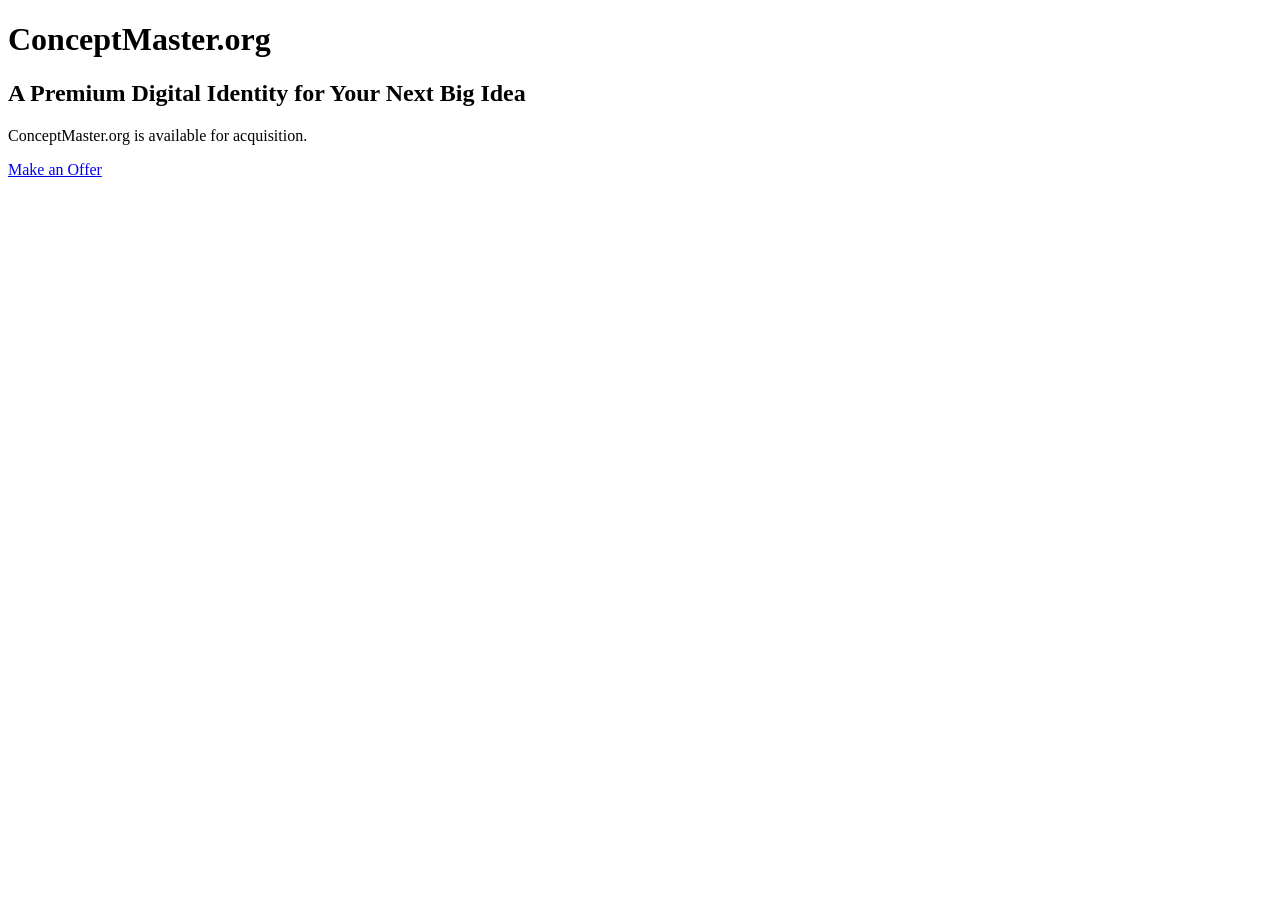
==== index.html @ 09b3884e "First Page of conceptmaster.org" ====
<!DOCTYPE html>
<html>
<head>
    <title>ConceptMaster.org</title>
</head>
<body>

    <h1>ConceptMaster.org</h1>

    <h2>A Premium Digital Identity for Your Next Big Idea</h2>

    <p>
        ConceptMaster.org is available for acquisition.
    </p>

    <a href="mailto:YOUR_EMAIL@example.com">
        Make an Offer
    </a>

</body>
</html>
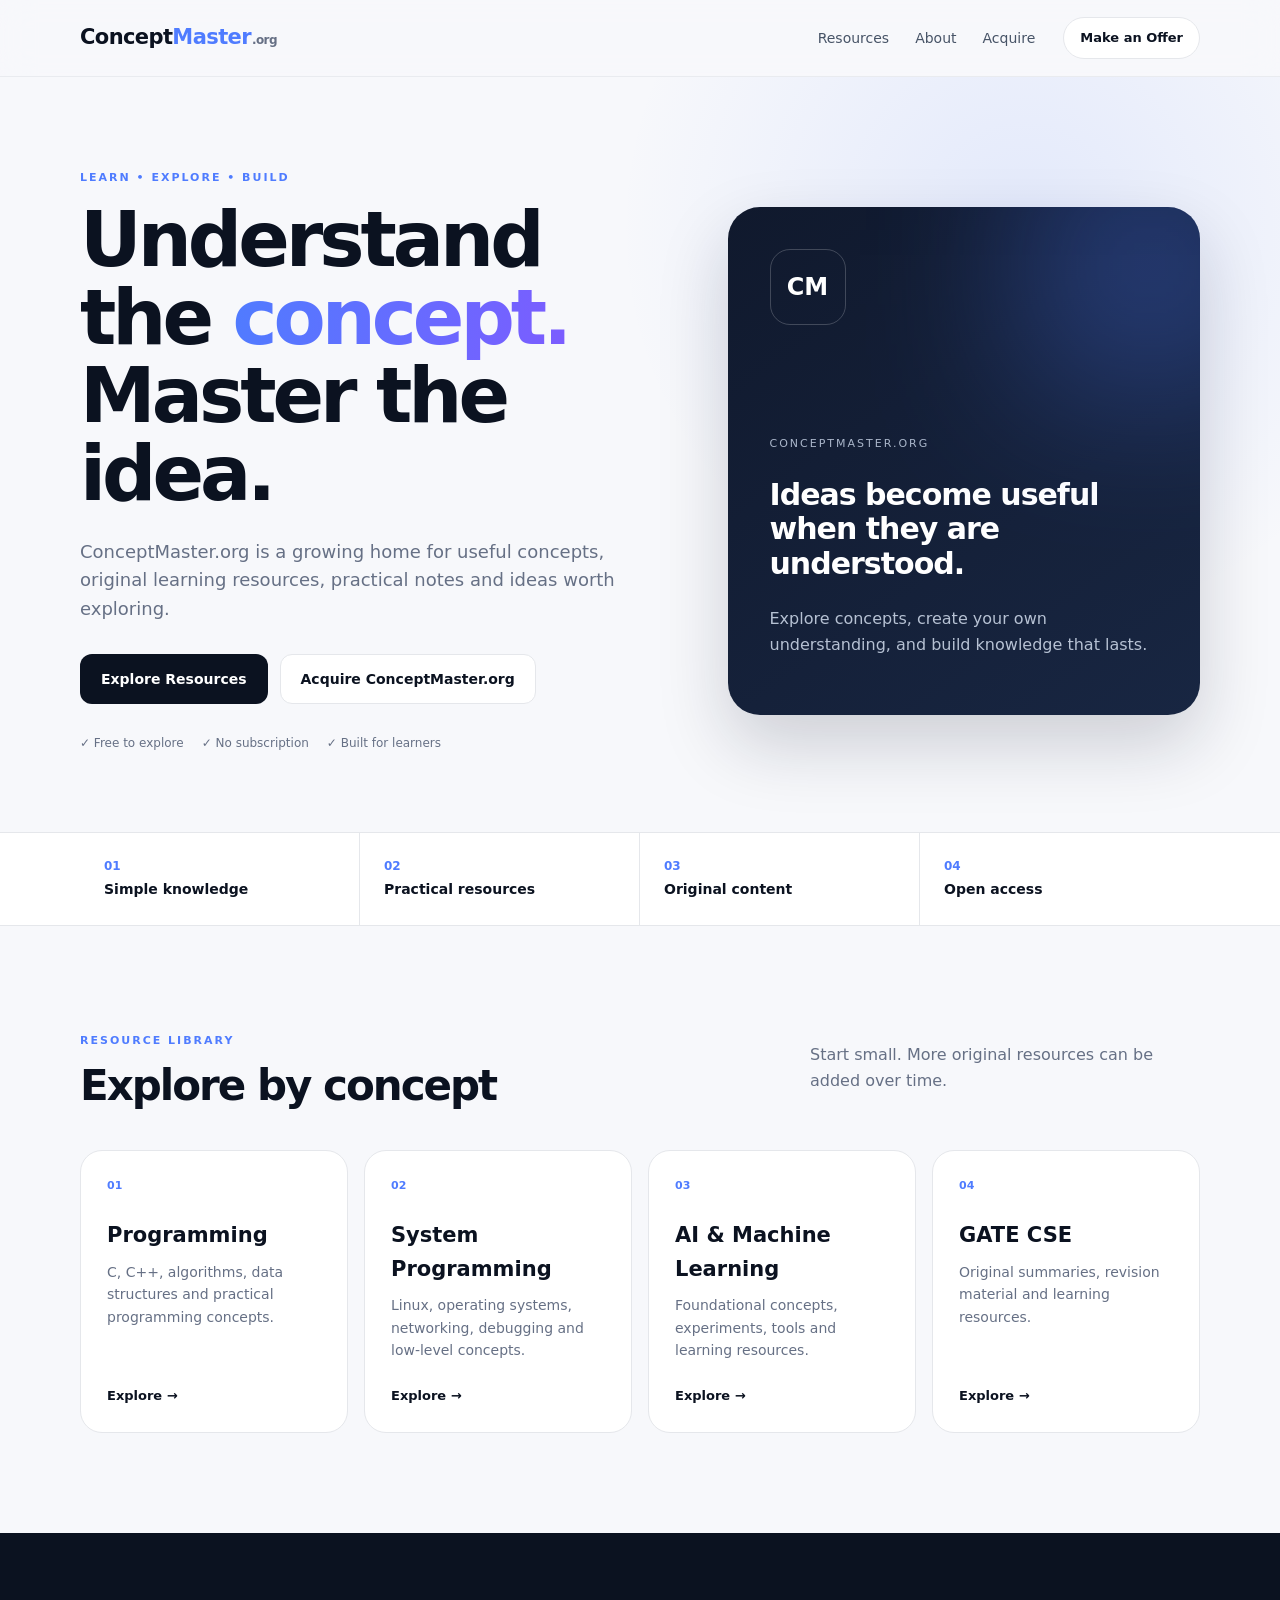
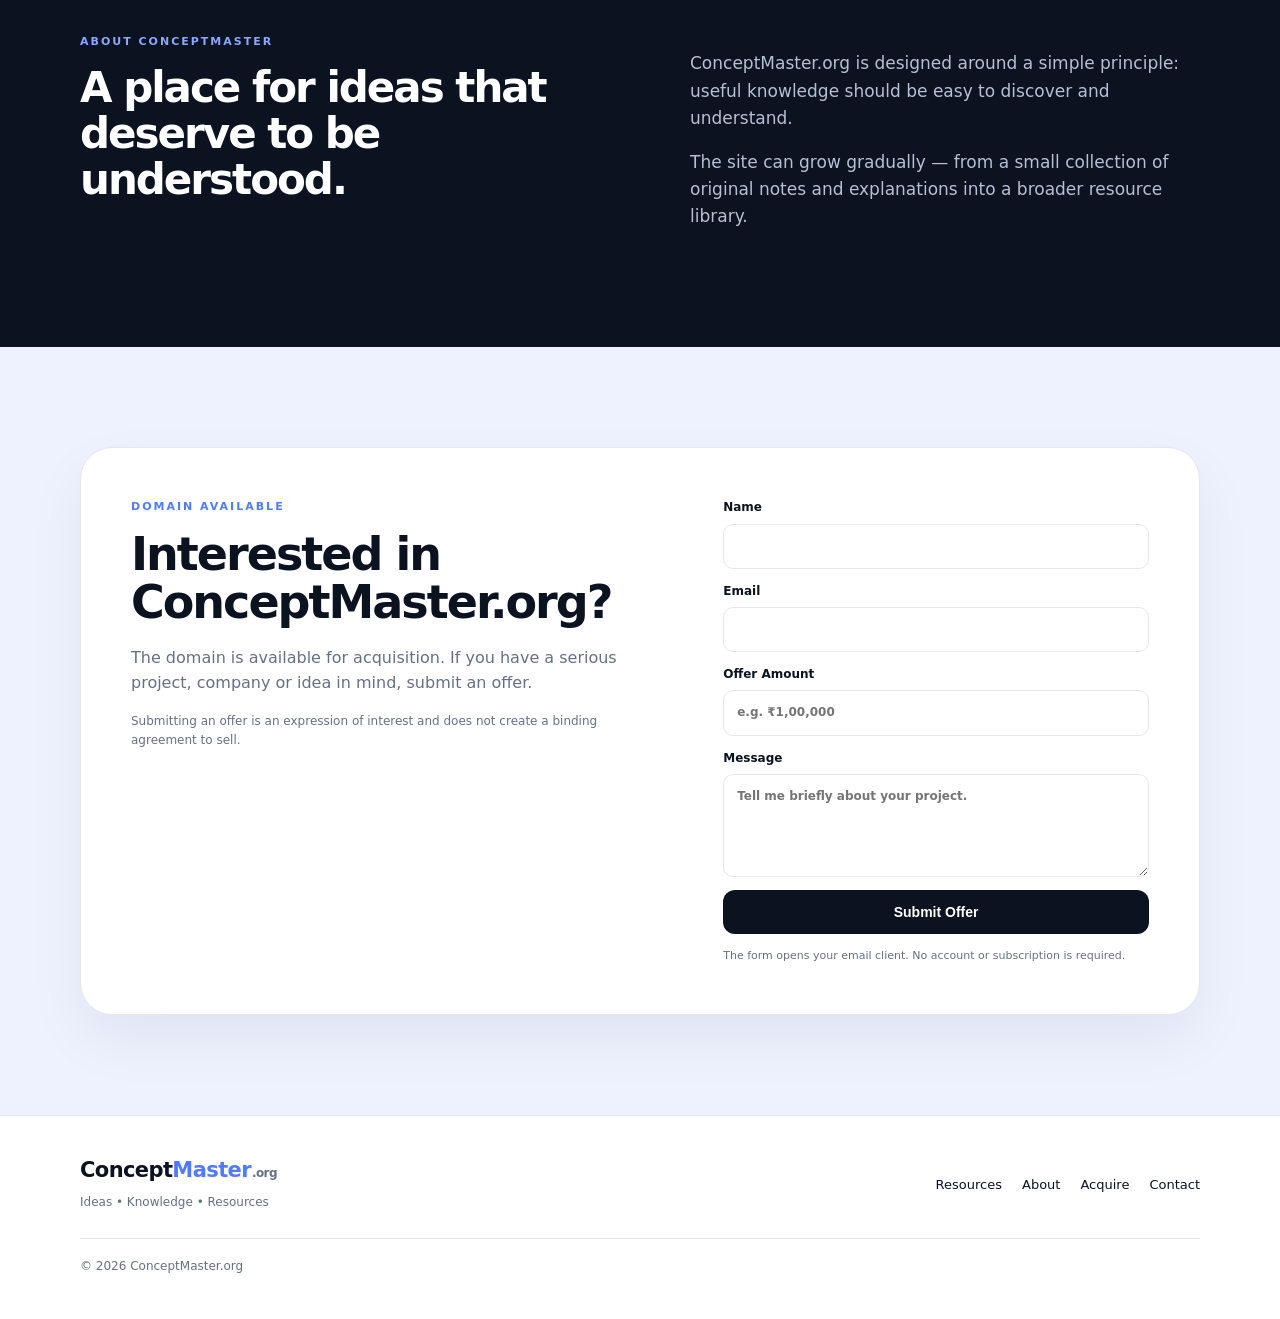
==== commit e61756c2: "Second commit for conceptmaster.or" ====
--- a/index.html
+++ b/index.html
@@ -1,21 +1,135 @@
-<!DOCTYPE html>
-<html>
+<!doctype html>
+<html lang="en">
 <head>
-    <title>ConceptMaster.org</title>
+  <meta charset="utf-8">
+  <meta name="viewport" content="width=device-width, initial-scale=1">
+  <title>ConceptMaster.org — Ideas, Knowledge & Resources</title>
+  <meta name="description" content="ConceptMaster.org — a growing collection of useful learning resources, concepts, notes and ideas. The domain is also available for acquisition.">
+  <meta name="theme-color" content="#0b1220">
+  <meta property="og:title" content="ConceptMaster.org">
+  <meta property="og:description" content="Ideas, knowledge and useful resources — built around concepts that matter.">
+  <meta property="og:type" content="website">
+  <meta property="og:url" content="https://conceptmaster.org/">
+  <link rel="icon" href="assets/favicon.svg" type="image/svg+xml">
+  <link rel="stylesheet" href="css/style.css">
 </head>
 <body>
+<header class="site-header">
+  <div class="container nav">
+    <a class="brand" href="#top">Concept<span>Master</span><small>.org</small></a>
+    <nav>
+      <a href="#resources">Resources</a>
+      <a href="#about">About</a>
+      <a href="#acquire">Acquire</a>
+    </nav>
+    <a class="nav-cta" href="#acquire">Make an Offer</a>
+    <button class="menu" aria-label="Open menu" aria-expanded="false">☰</button>
+  </div>
+</header>
 
-    <h1>ConceptMaster.org</h1>
+<main id="top">
+  <section class="hero">
+    <div class="container hero-grid">
+      <div>
+        <div class="eyebrow">LEARN • EXPLORE • BUILD</div>
+        <h1>Understand the <span>concept.</span> Master the idea.</h1>
+        <p class="hero-copy">ConceptMaster.org is a growing home for useful concepts, original learning resources, practical notes and ideas worth exploring.</p>
+        <div class="actions">
+          <a class="button primary" href="#resources">Explore Resources</a>
+          <a class="button secondary" href="#acquire">Acquire ConceptMaster.org</a>
+        </div>
+        <div class="trust-line"><span>✓ Free to explore</span><span>✓ No subscription</span><span>✓ Built for learners</span></div>
+      </div>
+      <div class="hero-card">
+        <div class="card-glow"></div>
+        <div class="concept-mark">CM</div>
+        <div class="hero-card-label">CONCEPTMASTER.ORG</div>
+        <h2>Ideas become useful when they are understood.</h2>
+        <p>Explore concepts, create your own understanding, and build knowledge that lasts.</p>
+      </div>
+    </div>
+  </section>
 
-    <h2>A Premium Digital Identity for Your Next Big Idea</h2>
+  <section class="stats">
+    <div class="container stat-grid">
+      <div><strong>01</strong><span>Simple knowledge</span></div>
+      <div><strong>02</strong><span>Practical resources</span></div>
+      <div><strong>03</strong><span>Original content</span></div>
+      <div><strong>04</strong><span>Open access</span></div>
+    </div>
+  </section>
 
-    <p>
-        ConceptMaster.org is available for acquisition.
-    </p>
+  <section id="resources" class="section">
+    <div class="container">
+      <div class="section-heading">
+        <div>
+          <div class="eyebrow">RESOURCE LIBRARY</div>
+          <h2>Explore by concept</h2>
+        </div>
+        <p>Start small. More original resources can be added over time.</p>
+      </div>
+      <div class="resource-grid">
+        <a class="resource-card" href="resources/programming.html">
+          <div class="icon">01</div><h3>Programming</h3>
+          <p>C, C++, algorithms, data structures and practical programming concepts.</p><span>Explore →</span>
+        </a>
+        <a class="resource-card" href="resources/system-programming.html">
+          <div class="icon">02</div><h3>System Programming</h3>
+          <p>Linux, operating systems, networking, debugging and low-level concepts.</p><span>Explore →</span>
+        </a>
+        <a class="resource-card" href="resources/ai.html">
+          <div class="icon">03</div><h3>AI & Machine Learning</h3>
+          <p>Foundational concepts, experiments, tools and learning resources.</p><span>Explore →</span>
+        </a>
+        <a class="resource-card" href="resources/gate-cse.html">
+          <div class="icon">04</div><h3>GATE CSE</h3>
+          <p>Original summaries, revision material and learning resources.</p><span>Explore →</span>
+        </a>
+      </div>
+    </div>
+  </section>
 
-    <a href="mailto:YOUR_EMAIL@example.com">
-        Make an Offer
-    </a>
+  <section id="about" class="section dark-section">
+    <div class="container two-col">
+      <div>
+        <div class="eyebrow">ABOUT CONCEPTMASTER</div>
+        <h2>A place for ideas that deserve to be understood.</h2>
+      </div>
+      <div class="about-copy">
+        <p>ConceptMaster.org is designed around a simple principle: useful knowledge should be easy to discover and understand.</p>
+        <p>The site can grow gradually — from a small collection of original notes and explanations into a broader resource library.</p>
+      </div>
+    </div>
+  </section>
 
+  <section id="acquire" class="section acquisition">
+    <div class="container acquisition-box">
+      <div>
+        <div class="eyebrow">DOMAIN AVAILABLE</div>
+        <h2>Interested in ConceptMaster.org?</h2>
+        <p>The domain is available for acquisition. If you have a serious project, company or idea in mind, submit an offer.</p>
+        <p class="small">Submitting an offer is an expression of interest and does not create a binding agreement to sell.</p>
+      </div>
+      <form id="offerForm" class="offer-form">
+        <label>Name<input id="name" name="name" required></label>
+        <label>Email<input id="email" name="email" type="email" required></label>
+        <label>Offer Amount<input id="amount" name="amount" placeholder="e.g. ₹1,00,000"></label>
+        <label>Message<textarea id="message" name="message" rows="4" placeholder="Tell me briefly about your project."></textarea></label>
+        <button class="button primary full" type="submit">Submit Offer</button>
+        <p class="form-note">The form opens your email client. No account or subscription is required.</p>
+      </form>
+    </div>
+  </section>
+</main>
+
+<footer>
+  <div class="container footer">
+    <div><a class="brand" href="#top">Concept<span>Master</span><small>.org</small></a><p>Ideas • Knowledge • Resources</p></div>
+    <div class="footer-links"><a href="#resources">Resources</a><a href="#about">About</a><a href="#acquire">Acquire</a><a href="mailto:YOUR_EMAIL@example.com">Contact</a></div>
+    <p class="copyright">© 2026 ConceptMaster.org</p>
+  </div>
+</footer>
+
+<script src="js/script.js"></script>
 </body>
-</html>+</html>
--- a/css/style.css
+++ b/css/style.css
@@ -0,0 +1,14 @@
+:root{
+  --bg:#f7f8fb;--surface:#fff;--ink:#0b1220;--muted:#667085;--line:#e5e7eb;
+  --accent:#4f7cff;--accent2:#7c5cff;--dark:#0b1220;--radius:22px;
+}
+*{box-sizing:border-box}html{scroll-behavior:smooth}body{margin:0;font-family:Inter,ui-sans-serif,system-ui,-apple-system,BlinkMacSystemFont,"Segoe UI",sans-serif;color:var(--ink);background:var(--bg);line-height:1.6}a{text-decoration:none;color:inherit}
+.container{width:min(1120px,92%);margin:auto}.site-header{position:sticky;top:0;z-index:20;background:rgba(247,248,251,.88);backdrop-filter:blur(16px);border-bottom:1px solid rgba(229,231,235,.75)}
+.nav{height:76px;display:flex;align-items:center;gap:28px}.brand{font-weight:800;font-size:21px;letter-spacing:-.6px}.brand span{color:var(--accent)}.brand small{font-size:12px;color:var(--muted);margin-left:1px}.nav nav{display:flex;gap:26px;margin-left:auto}.nav nav a{font-size:14px;color:#475467}.nav nav a:hover{color:var(--ink)}.nav-cta{padding:10px 16px;border:1px solid var(--line);border-radius:999px;font-size:13px;font-weight:700;background:#fff}.menu{display:none;border:0;background:none;font-size:24px}
+.hero{padding:92px 0 78px;background:radial-gradient(circle at 80% 20%,rgba(79,124,255,.12),transparent 34%),var(--bg)}.hero-grid{display:grid;grid-template-columns:1.1fr .9fr;gap:70px;align-items:center}.eyebrow{font-size:11px;font-weight:800;letter-spacing:2px;color:var(--accent);margin-bottom:14px}.hero h1{font-size:clamp(46px,6vw,76px);line-height:1.03;letter-spacing:-4px;margin:0 0 24px}.hero h1 span{background:linear-gradient(100deg,var(--accent),var(--accent2));-webkit-background-clip:text;background-clip:text;color:transparent}.hero-copy{font-size:18px;color:var(--muted);max-width:650px}.actions{display:flex;flex-wrap:wrap;gap:12px;margin:30px 0}.button{display:inline-flex;align-items:center;justify-content:center;padding:13px 20px;border-radius:12px;font-weight:750;font-size:14px;border:1px solid transparent;cursor:pointer}.primary{background:var(--ink);color:#fff}.primary:hover{transform:translateY(-1px)}.secondary{background:#fff;border-color:var(--line)}.trust-line{display:flex;flex-wrap:wrap;gap:18px;color:#667085;font-size:12px}.hero-card{min-height:420px;border-radius:32px;background:linear-gradient(145deg,#10192d,#182642);color:white;padding:42px;position:relative;overflow:hidden;box-shadow:0 30px 70px rgba(15,23,42,.18)}.card-glow{position:absolute;width:260px;height:260px;background:#4f7cff;filter:blur(80px);opacity:.3;right:-80px;top:-70px}.concept-mark{width:76px;height:76px;border:1px solid rgba(255,255,255,.2);border-radius:20px;display:grid;place-items:center;font-weight:900;font-size:24px;position:relative}.hero-card-label{font-size:11px;letter-spacing:2px;color:#aab6ca;margin-top:110px}.hero-card h2{font-size:30px;line-height:1.15;letter-spacing:-1px;max-width:420px}.hero-card p{color:#b6c1d3;max-width:420px}
+.stats{background:#fff;border-block:1px solid var(--line)}.stat-grid{display:grid;grid-template-columns:repeat(4,1fr)}.stat-grid div{padding:24px;border-right:1px solid var(--line)}.stat-grid div:last-child{border-right:0}.stat-grid strong{display:block;font-size:12px;color:var(--accent)}.stat-grid span{font-weight:650;font-size:14px}
+.section{padding:100px 0}.section-heading{display:flex;justify-content:space-between;gap:30px;align-items:end;margin-bottom:40px}.section h2{font-size:42px;line-height:1.1;letter-spacing:-2px;margin:0}.section-heading p{color:var(--muted);max-width:390px}.resource-grid{display:grid;grid-template-columns:repeat(4,1fr);gap:16px}.resource-card{background:#fff;border:1px solid var(--line);border-radius:var(--radius);padding:26px;min-height:250px;display:flex;flex-direction:column;transition:.2s}.resource-card:hover{transform:translateY(-4px);box-shadow:0 18px 40px rgba(15,23,42,.08)}.resource-card .icon{font-size:11px;font-weight:800;color:var(--accent)}.resource-card h3{font-size:21px;margin:25px 0 8px}.resource-card p{color:var(--muted);font-size:14px;margin:0}.resource-card span{margin-top:auto;padding-top:24px;font-size:13px;font-weight:800}
+.dark-section{background:var(--dark);color:#fff}.two-col{display:grid;grid-template-columns:1fr 1fr;gap:100px}.dark-section .eyebrow{color:#8ca7ff}.about-copy{color:#b5c0d2;font-size:17px}.acquisition{background:#eef2ff}.acquisition-box{background:#fff;border:1px solid var(--line);border-radius:32px;padding:50px;display:grid;grid-template-columns:1fr .8fr;gap:60px;box-shadow:0 25px 60px rgba(15,23,42,.06)}.acquisition h2{font-size:46px;letter-spacing:-2px;line-height:1.05;margin:0 0 18px}.acquisition p{color:var(--muted);max-width:560px}.small{font-size:12px!important}.offer-form{display:grid;gap:13px}.offer-form label{font-size:12px;font-weight:750}.offer-form input,.offer-form textarea{display:block;width:100%;margin-top:6px;border:1px solid var(--line);border-radius:10px;padding:12px 13px;font:inherit;background:#fff}.offer-form input:focus,.offer-form textarea:focus{outline:2px solid rgba(79,124,255,.18);border-color:var(--accent)}.full{width:100%}.form-note{font-size:11px!important;margin:0}
+footer{background:#fff;border-top:1px solid var(--line)}.footer{padding:38px 0;display:grid;grid-template-columns:1fr auto;gap:16px}.footer p{margin:5px 0;color:var(--muted);font-size:12px}.footer-links{display:flex;gap:20px;font-size:13px;align-items:center}.copyright{grid-column:1/-1;border-top:1px solid var(--line);padding-top:18px}
+@media(max-width:850px){.nav nav,.nav-cta{display:none}.menu{display:block;margin-left:auto}.hero-grid,.two-col,.acquisition-box{grid-template-columns:1fr}.hero{padding:65px 0}.hero h1{letter-spacing:-2.5px}.hero-card{min-height:330px}.hero-card-label{margin-top:70px}.resource-grid{grid-template-columns:1fr 1fr}.stat-grid{grid-template-columns:1fr 1fr}.stat-grid div:nth-child(2){border-right:0}.stat-grid div{border-bottom:1px solid var(--line)}.section-heading{display:block}.section h2{font-size:36px}.acquisition-box{padding:30px}.acquisition h2{font-size:38px}}
+@media(max-width:520px){.resource-grid{grid-template-columns:1fr}.hero h1{font-size:45px}.actions .button{width:100%}.footer{display:block}.footer-links{margin:22px 0;flex-wrap:wrap}.hero-card{padding:30px}.trust-line{display:grid;gap:6px}}
